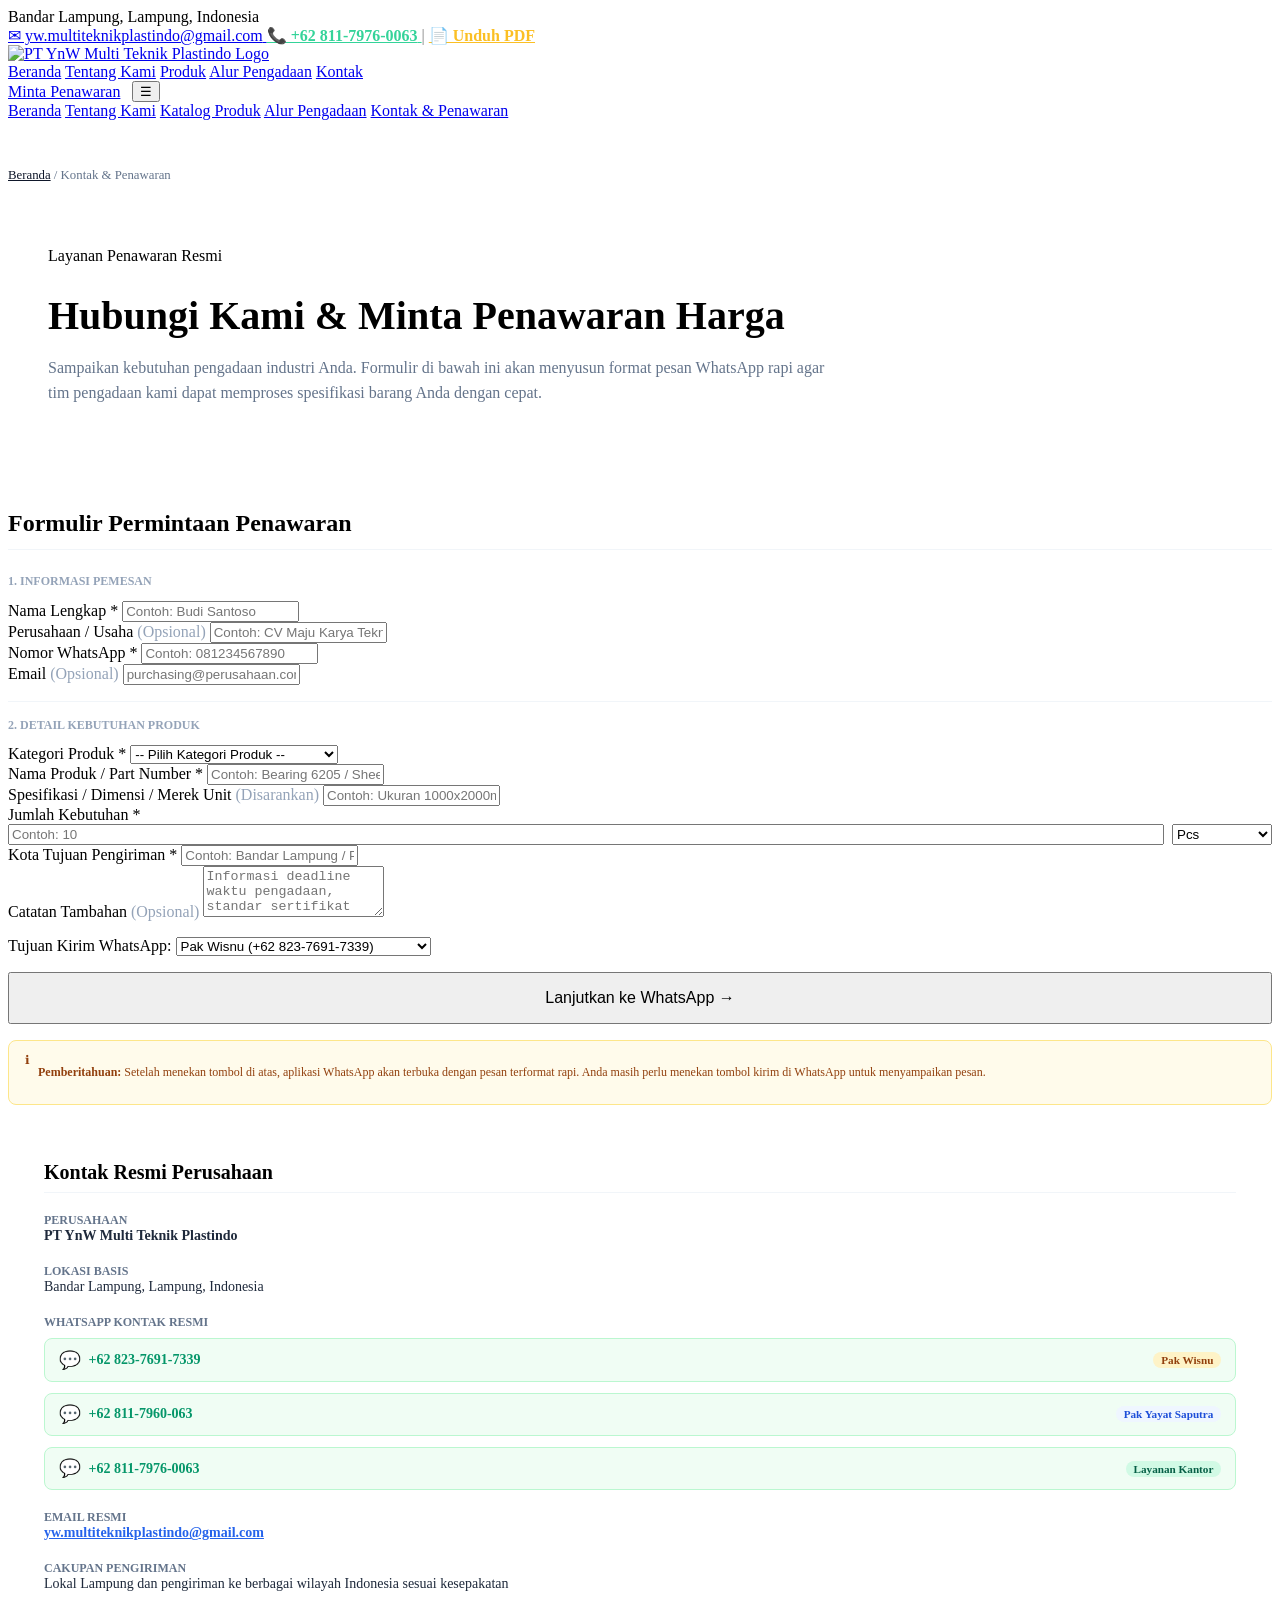
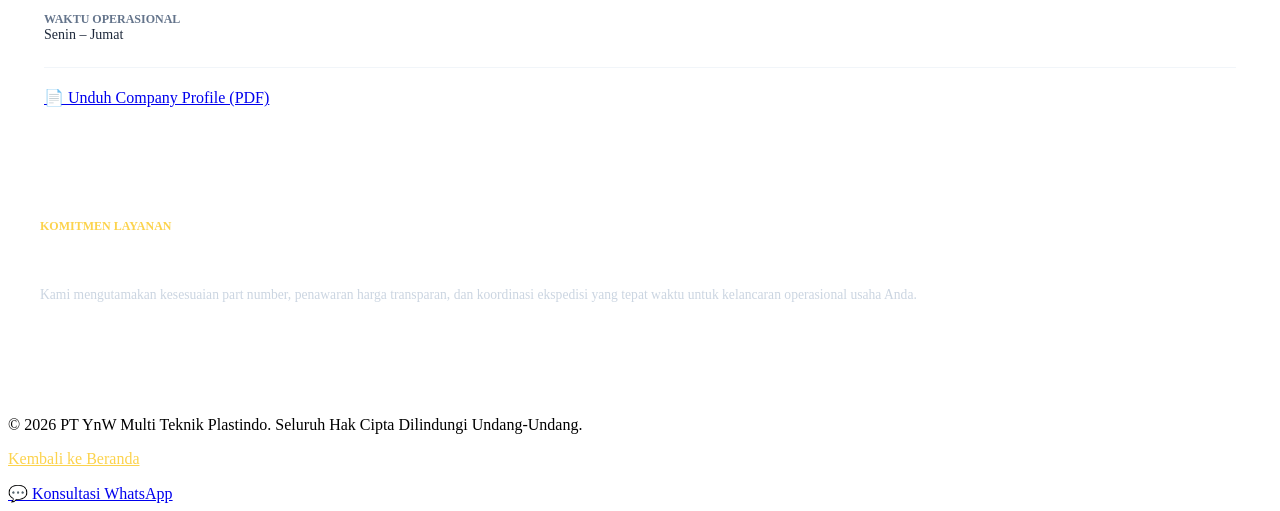
==== kontak.html @ b4abba12 "feat: add Pak Yayat Saputra WhatsApp contact (+62 811-7960-063) to contact page, quotation routing, " ====
<!DOCTYPE html>
<html lang="id">
<head>
  <meta charset="UTF-8">
  <meta name="viewport" content="width=device-width, initial-scale=1.0">
  <title>Kontak & Permintaan Penawaran | PT YnW Multi Teknik Plastindo</title>
  <meta name="description" content="Formulir permintaan penawaran harga pengadaan plastik industri, spare part alat berat, hydraulic hose, bearing, dan V-belt PT YnW Multi Teknik Plastindo.">
  
  <link rel="icon" href="favicon.ico" sizes="any">
  <link rel="icon" href="assets/images/icon.svg" type="image/svg+xml">
  <link rel="stylesheet" href="assets/css/styles.css">
</head>
<body>

  <!-- Top Bar -->
  <div class="top-bar">
    <div class="container top-bar-content">
      <div class="top-bar-left">
        <span><span class="status-dot"></span>Bandar Lampung, Lampung, Indonesia</span>
      </div>
      <div class="top-bar-right">
        <a href="mailto:yw.multiteknikplastindo@gmail.com" class="top-link hide-sm">
          <span>✉ yw.multiteknikplastindo@gmail.com</span>
        </a>
        <a href="https://wa.me/6281179760063" target="_blank" rel="noopener noreferrer" class="top-link" style="color: #34D399; font-weight: 700;">
          <span>📞 +62 811-7976-0063</span>
        </a>
        <span style="opacity: 0.5;">|</span>
        <a href="company-profile.pdf" download class="top-link" style="color: #FBBF24; font-weight: 600;">
          <span>📄 Unduh PDF</span>
        </a>
      </div>
    </div>
  </div>

  <!-- Header -->
  <header class="header">
    <div class="container nav-content">
      <a href="index.html" class="nav-logo">
        <img src="assets/images/logo.svg" alt="PT YnW Multi Teknik Plastindo Logo">
      </a>
      <nav class="nav-menu">
        <a href="index.html" class="nav-link">Beranda</a>
        <a href="tentang-kami.html" class="nav-link">Tentang Kami</a>
        <a href="produk.html" class="nav-link">Produk</a>
        <a href="index.html#alur-pengadaan" class="nav-link">Alur Pengadaan</a>
        <a href="kontak.html" class="nav-link active">Kontak</a>
      </nav>
      <div style="display: flex; align-items: center; gap: 0.75rem;">
        <a href="kontak.html" class="btn-primary hide-sm">Minta Penawaran</a>
        <button id="hamburgerBtn" class="hamburger-btn">☰</button>
      </div>
    </div>
    <div id="mobileMenu" class="mobile-menu">
      <a href="index.html" class="mobile-nav-link">Beranda</a>
      <a href="tentang-kami.html" class="mobile-nav-link">Tentang Kami</a>
      <a href="produk.html" class="mobile-nav-link">Katalog Produk</a>
      <a href="index.html#alur-pengadaan" class="mobile-nav-link">Alur Pengadaan</a>
      <a href="kontak.html" class="mobile-nav-link">Kontak & Penawaran</a>
    </div>
  </header>

  <!-- Main Content -->
  <div class="section section-slate" style="padding: 3rem 0;">
    <div class="container">
      <div style="font-size: 0.8rem; color: #64748B; margin-bottom: 1.5rem;">
        <a href="index.html" style="color: #0F172A;">Beranda</a> / <span>Kontak & Penawaran</span>
      </div>

      <div style="background: #FFFFFF; border-radius: 16px; border: 1px solid var(--border-color); padding: 2.5rem; box-shadow: var(--shadow-sm); margin-bottom: 3rem;">
        <div class="badge badge-blue" style="margin-bottom: 0.75rem;">Layanan Penawaran Resmi</div>
        <h1 style="font-size: 2.5rem; font-weight: 900; color: var(--navy-main); margin-bottom: 0.75rem;">Hubungi Kami & Minta Penawaran Harga</h1>
        <p style="color: #64748B; font-size: 1rem; max-width: 800px; line-height: 1.6;">
          Sampaikan kebutuhan pengadaan industri Anda. Formulir di bawah ini akan menyusun format pesan WhatsApp rapi agar tim pengadaan kami dapat memproses spesifikasi barang Anda dengan cepat.
        </p>
      </div>

      <div class="grid-2" style="align-items: flex-start; gap: 2.5rem;">
        <!-- Left: Form -->
        <div class="form-card">
          <h2 style="font-size: 1.5rem; font-weight: 800; color: var(--navy-main); margin-bottom: 1.5rem; border-bottom: 1px solid #F1F5F9; padding-bottom: 0.75rem;">
            Formulir Permintaan Penawaran
          </h2>

          <form id="quoteForm">
            <div style="font-size: 0.75rem; font-weight: 800; text-transform: uppercase; color: #94A3B8; margin-bottom: 0.75rem;">
              1. Informasi Pemesan
            </div>

            <div class="form-row">
              <div class="form-group">
                <label class="form-label" for="quoteName">Nama Lengkap <span class="req">*</span></label>
                <input type="text" id="quoteName" class="form-control" placeholder="Contoh: Budi Santoso" required>
              </div>
              <div class="form-group">
                <label class="form-label" for="quoteCompany">Perusahaan / Usaha <span style="color:#94A3B8; font-weight: normal;">(Opsional)</span></label>
                <input type="text" id="quoteCompany" class="form-control" placeholder="Contoh: CV Maju Karya Teknik">
              </div>
            </div>

            <div class="form-row">
              <div class="form-group">
                <label class="form-label" for="quotePhone">Nomor WhatsApp <span class="req">*</span></label>
                <input type="tel" id="quotePhone" class="form-control" placeholder="Contoh: 081234567890" required>
              </div>
              <div class="form-group">
                <label class="form-label" for="quoteEmail">Email <span style="color:#94A3B8; font-weight: normal;">(Opsional)</span></label>
                <input type="email" id="quoteEmail" class="form-control" placeholder="purchasing@perusahaan.com">
              </div>
            </div>

            <div style="font-size: 0.75rem; font-weight: 800; text-transform: uppercase; color: #94A3B8; margin-top: 1rem; margin-bottom: 0.75rem; border-top: 1px solid #F1F5F9; padding-top: 1rem;">
              2. Detail Kebutuhan Produk
            </div>

            <div class="form-row">
              <div class="form-group">
                <label class="form-label" for="quoteCategory">Kategori Produk <span class="req">*</span></label>
                <select id="quoteCategory" class="form-control" required>
                  <option value="">-- Pilih Kategori Produk --</option>
                  <option value="Plastik Umum & Industri">Plastik Umum & Industri</option>
                  <option value="Spare Part Alat Berat">Spare Part Alat Berat</option>
                  <option value="Hydraulic Hose & Hose Industri">Hydraulic Hose & Hose Industri</option>
                  <option value="Bearing">Bearing</option>
                  <option value="V-Belt & Transmisi Mesin">V-Belt & Transmisi Mesin</option>
                  <option value="Lainnya / Multi-Kategori">Lainnya / Multi-Kategori</option>
                </select>
              </div>

              <div class="form-group">
                <label class="form-label" for="quoteProduct">Nama Produk / Part Number <span class="req">*</span></label>
                <input type="text" id="quoteProduct" class="form-control" placeholder="Contoh: Bearing 6205 / Sheet PE" required>
              </div>
            </div>

            <div class="form-group">
              <label class="form-label" for="quoteSpec">Spesifikasi / Dimensi / Merek Unit <span style="color:#94A3B8; font-weight: normal;">(Disarankan)</span></label>
              <input type="text" id="quoteSpec" class="form-control" placeholder="Contoh: Ukuran 1000x2000mm, Brand SKF, Tekanan 300 Bar, Unit Komatsu PC200">
            </div>

            <div class="form-row">
              <div class="form-group">
                <label class="form-label" for="quoteQty">Jumlah Kebutuhan <span class="req">*</span></label>
                <div style="display: flex; gap: 0.5rem;">
                  <input type="text" id="quoteQty" class="form-control" style="flex: 1;" placeholder="Contoh: 10" required>
                  <select id="quoteUnit" class="form-control" style="width: 100px;">
                    <option value="Pcs">Pcs</option>
                    <option value="Unit">Unit</option>
                    <option value="Meter">Meter</option>
                    <option value="Lembar">Lembar</option>
                    <option value="Batang">Batang</option>
                    <option value="Roll">Roll</option>
                    <option value="Set">Set</option>
                  </select>
                </div>
              </div>

              <div class="form-group">
                <label class="form-label" for="quoteCity">Kota Tujuan Pengiriman <span class="req">*</span></label>
                <input type="text" id="quoteCity" class="form-control" placeholder="Contoh: Bandar Lampung / Palembang / Jakarta" required>
              </div>
            </div>

            <div class="form-group">
              <label class="form-label" for="quoteNotes">Catatan Tambahan <span style="color:#94A3B8; font-weight: normal;">(Opsional)</span></label>
              <textarea id="quoteNotes" class="form-control" rows="3" placeholder="Informasi deadline waktu pengadaan, standar sertifikat material, dll..."></textarea>
            </div>

            <div class="form-group" style="margin-top: 1rem;">
              <label class="form-label" for="quoteTarget">Tujuan Kirim WhatsApp:</label>
              <select id="quoteTarget" class="form-control">
                <option value="wisnu" selected>Pak Wisnu (+62 823-7691-7339)</option>
                <option value="yayat">Pak Yayat Saputra (+62 811-7960-063)</option>
                <option value="admin">Layanan Kantor (+62 811-7976-0063)</option>
              </select>
            </div>

            <button type="submit" class="btn-primary" style="width: 100%; padding: 0.95rem; font-size: 1rem; margin-top: 1rem;">
              <span>Lanjutkan ke WhatsApp →</span>
            </button>

            <div style="margin-top: 1rem; background: #FFFBEB; border: 1px solid #FDE68A; padding: 0.75rem 1rem; border-radius: 8px; font-size: 0.75rem; color: #92400E; display: flex; gap: 0.5rem;">
              <span>ℹ</span>
              <p><strong>Pemberitahuan:</strong> Setelah menekan tombol di atas, aplikasi WhatsApp akan terbuka dengan pesan terformat rapi. Anda masih perlu menekan tombol kirim di WhatsApp untuk menyampaikan pesan.</p>
            </div>
          </form>
        </div>

        <!-- Right: Verified Contact Info -->
        <div style="display: flex; flex-direction: column; gap: 2rem;">
          <div style="background: #FFFFFF; border-radius: 16px; border: 1px solid var(--border-color); padding: 2.25rem; box-shadow: var(--shadow-sm);">
            <h3 style="font-size: 1.25rem; font-weight: 800; color: var(--navy-main); margin-bottom: 1.25rem; border-bottom: 1px solid #F1F5F9; padding-bottom: 0.5rem;">
              Kontak Resmi Perusahaan
            </h3>

            <div style="display: flex; flex-direction: column; gap: 1.25rem; font-size: 0.875rem;">
              <div>
                <strong style="color: #64748B; font-size: 0.75rem; text-transform: uppercase; display: block;">Perusahaan</strong>
                <span style="font-weight: 700; color: #1E293B;">PT YnW Multi Teknik Plastindo</span>
              </div>

              <div>
                <strong style="color: #64748B; font-size: 0.75rem; text-transform: uppercase; display: block;">Lokasi Basis</strong>
                <span style="color: #1E293B;">Bandar Lampung, Lampung, Indonesia</span>
              </div>

              <div>
                <strong style="color: #64748B; font-size: 0.75rem; text-transform: uppercase; display: block; margin-bottom: 0.5rem;">WhatsApp Kontak Resmi</strong>
                <div style="display: flex; flex-direction: column; gap: 0.65rem;">
                  <!-- Pak Wisnu -->
                  <a href="https://wa.me/6282376917339?text=Halo%20Pak%20Wisnu%2C%20saya%20ingin%20berkonsultasi%20mengenai%20kebutuhan%20produk%20industri." target="_blank" rel="noopener noreferrer" style="color: #059669; font-weight: 700; display: flex; align-items: center; justify-content: space-between; background: #F0FDF4; border: 1px solid #BBF7D0; padding: 0.65rem 0.85rem; border-radius: 8px; text-decoration: none;">
                    <span style="display: inline-flex; align-items: center; gap: 0.5rem;">
                      <span style="font-size: 1.1rem;">💬</span>
                      <span>+62 823-7691-7339</span>
                    </span>
                    <span style="background: #FEF3C7; color: #92400E; font-size: 0.7rem; font-weight: 800; padding: 2px 8px; border-radius: 9999px;">Pak Wisnu</span>
                  </a>

                  <!-- Pak Yayat Saputra -->
                  <a href="https://wa.me/628117960063?text=Halo%20Pak%20Yayat%20Saputra%2C%20saya%20ingin%20berkonsultasi%20mengenai%20kebutuhan%20produk%20industri." target="_blank" rel="noopener noreferrer" style="color: #059669; font-weight: 700; display: flex; align-items: center; justify-content: space-between; background: #F0FDF4; border: 1px solid #BBF7D0; padding: 0.65rem 0.85rem; border-radius: 8px; text-decoration: none;">
                    <span style="display: inline-flex; align-items: center; gap: 0.5rem;">
                      <span style="font-size: 1.1rem;">💬</span>
                      <span>+62 811-7960-063</span>
                    </span>
                    <span style="background: #EFF6FF; color: #1D4ED8; font-size: 0.7rem; font-weight: 800; padding: 2px 8px; border-radius: 9999px;">Pak Yayat Saputra</span>
                  </a>

                  <!-- Layanan Kantor -->
                  <a href="https://wa.me/6281179760063?text=Halo%20PT%20YnW%20Multi%20Teknik%20Plastindo%2C%20saya%20ingin%20berkonsultasi%20mengenai%20kebutuhan%20produk." target="_blank" rel="noopener noreferrer" style="color: #059669; font-weight: 700; display: flex; align-items: center; justify-content: space-between; background: #F0FDF4; border: 1px solid #BBF7D0; padding: 0.65rem 0.85rem; border-radius: 8px; text-decoration: none;">
                    <span style="display: inline-flex; align-items: center; gap: 0.5rem;">
                      <span style="font-size: 1.1rem;">💬</span>
                      <span>+62 811-7976-0063</span>
                    </span>
                    <span style="background: #D1FAE5; color: #065F46; font-size: 0.7rem; font-weight: 800; padding: 2px 8px; border-radius: 9999px;">Layanan Kantor</span>
                  </a>
                </div>
              </div>

              <div>
                <strong style="color: #64748B; font-size: 0.75rem; text-transform: uppercase; display: block;">Email Resmi</strong>
                <a href="mailto:yw.multiteknikplastindo@gmail.com" style="color: #2563EB; font-weight: 600; text-decoration: underline;">
                  yw.multiteknikplastindo@gmail.com
                </a>
              </div>

              <div>
                <strong style="color: #64748B; font-size: 0.75rem; text-transform: uppercase; display: block;">Cakupan Pengiriman</strong>
                <span style="color: #1E293B;">Lokal Lampung dan pengiriman ke berbagai wilayah Indonesia sesuai kesepakatan</span>
              </div>

              <div>
                <strong style="color: #64748B; font-size: 0.75rem; text-transform: uppercase; display: block;">Waktu Operasional</strong>
                <span style="color: #1E293B;">Senin – Jumat</span>
              </div>
            </div>

            <div style="margin-top: 1.5rem; padding-top: 1.25rem; border-top: 1px solid #F1F5F9;">
              <a href="company-profile.pdf" download class="btn-navy" style="width: 100%; text-align: center;">
                📄 Unduh Company Profile (PDF)
              </a>
            </div>
          </div>

          <div style="background: linear-gradient(135deg, var(--navy-main) 0%, var(--navy-dark) 100%); color: #FFF; border-radius: 16px; padding: 2rem;">
            <p style="color: #FCD34D; font-size: 0.75rem; font-weight: 800; text-transform: uppercase;">Komitmen Layanan</p>
            <h4 style="font-size: 1.2rem; font-weight: 800; margin: 0.5rem 0 1rem 0;">Transparansi & Respon Cepat</h4>
            <p style="font-size: 0.85rem; color: #CBD5E1; line-height: 1.6;">
              Kami mengutamakan kesesuaian part number, penawaran harga transparan, dan koordinasi ekspedisi yang tepat waktu untuk kelancaran operasional usaha Anda.
            </p>
          </div>
        </div>
      </div>
    </div>
  </div>

  <!-- Footer -->
  <footer class="footer">
    <div class="container">
      <div class="footer-bottom">
        <p>&copy; 2026 PT YnW Multi Teknik Plastindo. Seluruh Hak Cipta Dilindungi Undang-Undang.</p>
        <p><a href="index.html" style="color: #FCD34D;">Kembali ke Beranda</a></p>
      </div>
    </div>
  </footer>

  <a href="https://wa.me/6281179760063" target="_blank" rel="noopener noreferrer" class="whatsapp-float">
    <span>💬</span>
    <span>Konsultasi WhatsApp</span>
  </a>

  <script src="assets/js/main.js"></script>
</body>
</html>
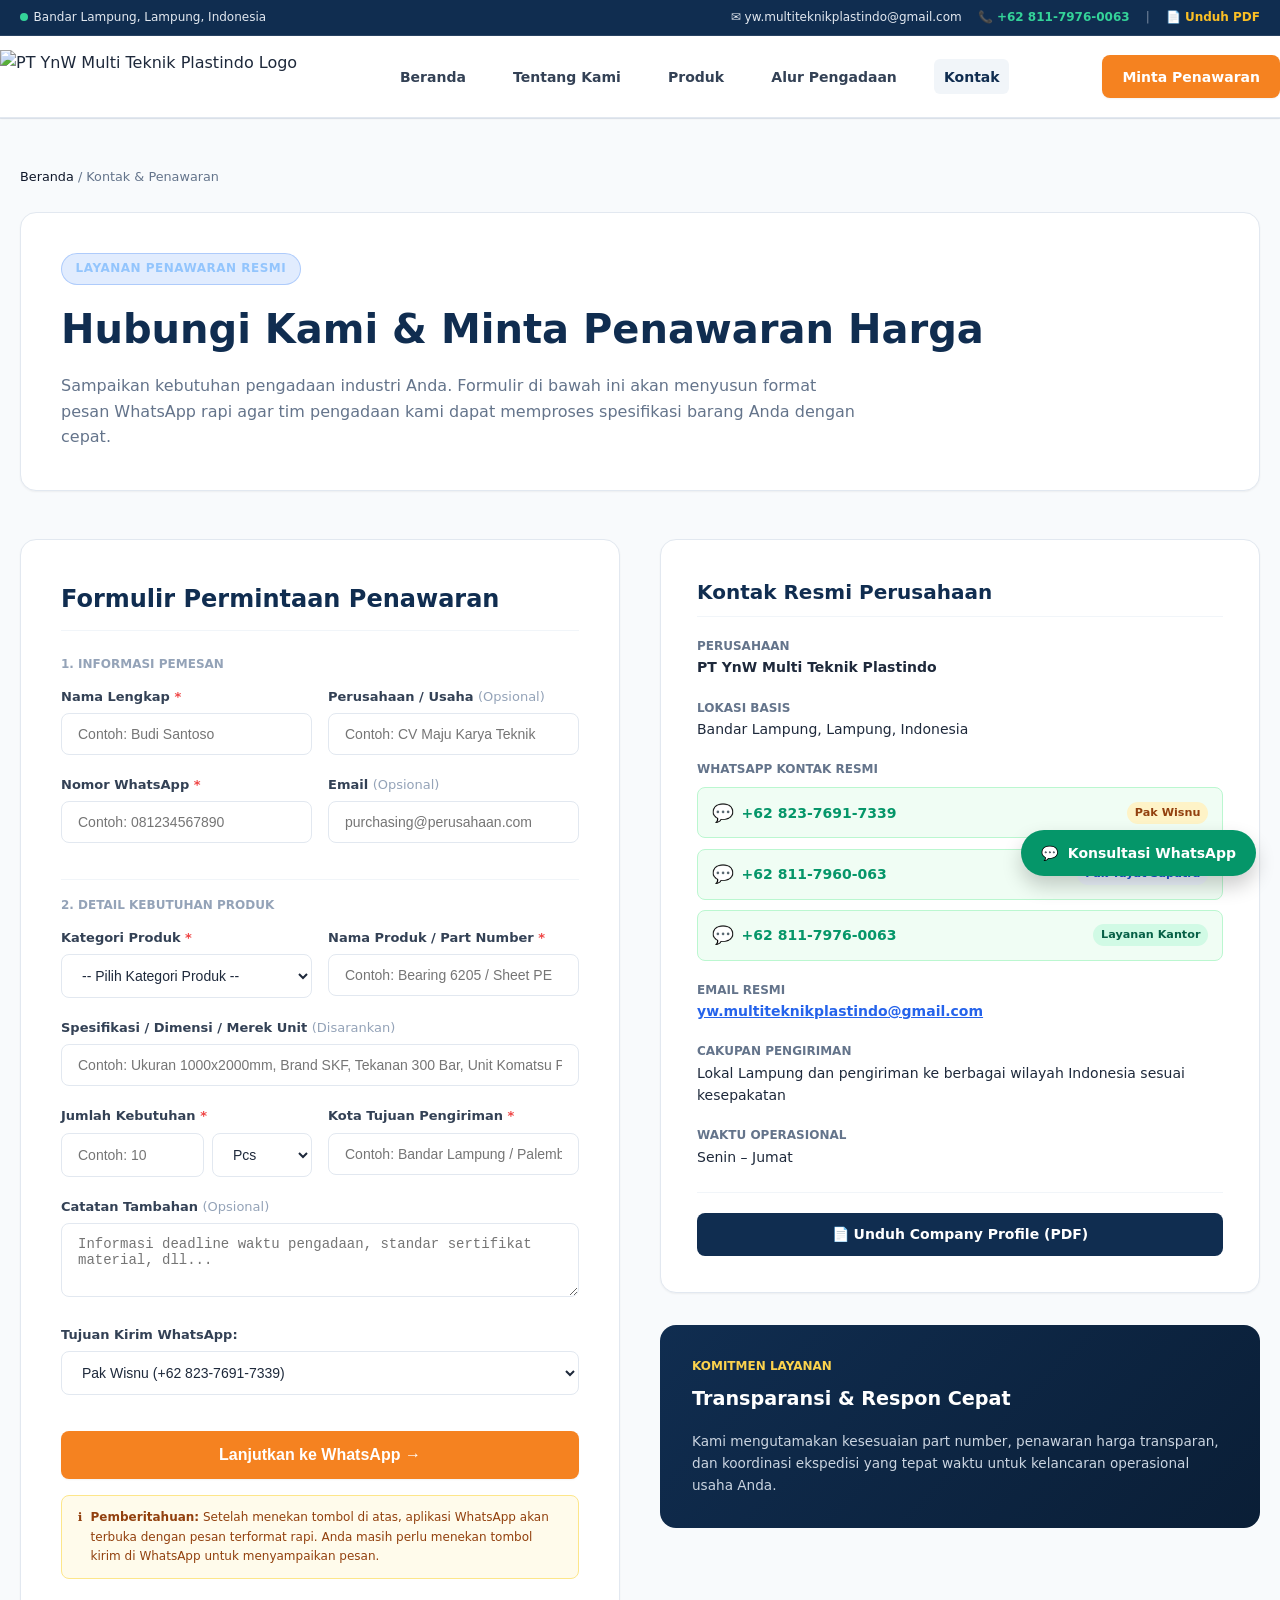
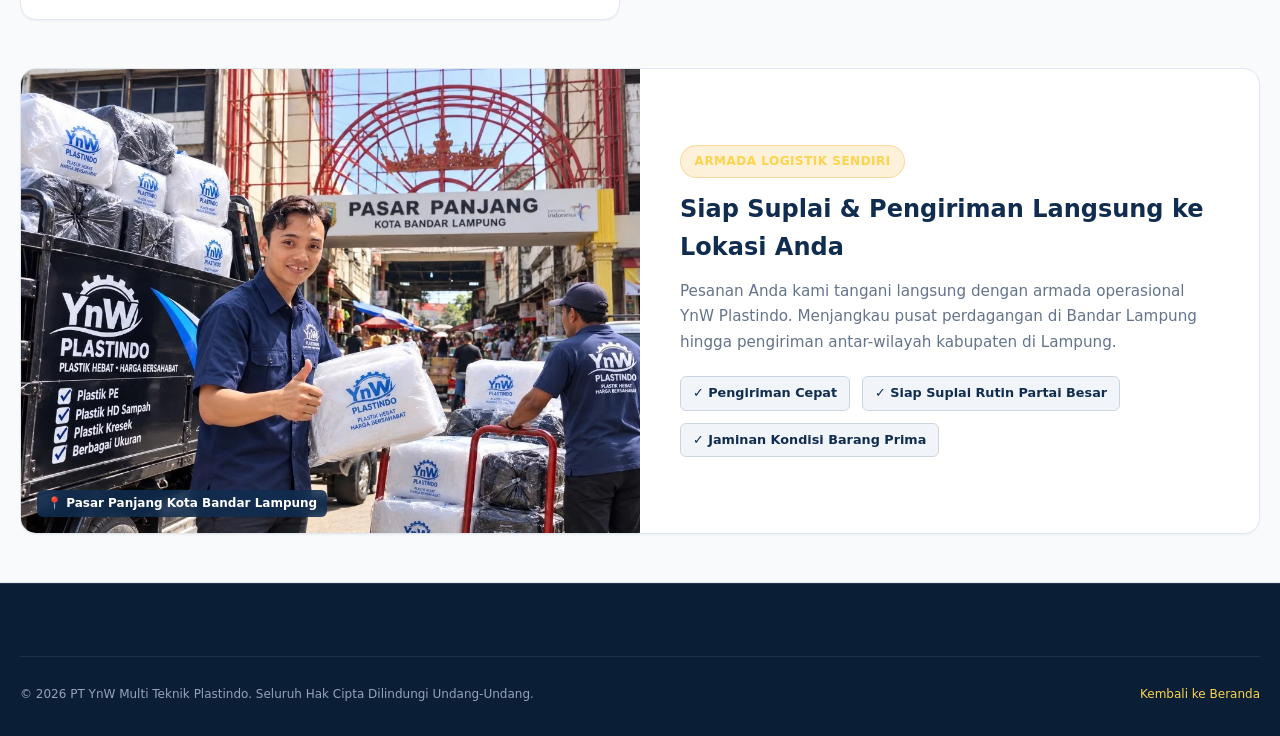
==== commit 24b91231: "feat: add client documentation showcase with 6 webp cards and responsive styling" ====
--- a/kontak.html
+++ b/kontak.html
@@ -36,27 +36,27 @@
   <!-- Header -->
   <header class="header">
     <div class="container nav-content">
-      <a href="index.html" class="nav-logo">
+      <a href="./" class="nav-logo">
         <img src="assets/images/logo.svg" alt="PT YnW Multi Teknik Plastindo Logo">
       </a>
       <nav class="nav-menu">
-        <a href="index.html" class="nav-link">Beranda</a>
-        <a href="tentang-kami.html" class="nav-link">Tentang Kami</a>
-        <a href="produk.html" class="nav-link">Produk</a>
-        <a href="index.html#alur-pengadaan" class="nav-link">Alur Pengadaan</a>
-        <a href="kontak.html" class="nav-link active">Kontak</a>
+        <a href="./" class="nav-link">Beranda</a>
+        <a href="tentang-kami" class="nav-link">Tentang Kami</a>
+        <a href="produk" class="nav-link">Produk</a>
+        <a href="./#alur-pengadaan" class="nav-link">Alur Pengadaan</a>
+        <a href="kontak" class="nav-link active">Kontak</a>
       </nav>
       <div style="display: flex; align-items: center; gap: 0.75rem;">
-        <a href="kontak.html" class="btn-primary hide-sm">Minta Penawaran</a>
+        <a href="kontak" class="btn-primary hide-sm">Minta Penawaran</a>
         <button id="hamburgerBtn" class="hamburger-btn">☰</button>
       </div>
     </div>
     <div id="mobileMenu" class="mobile-menu">
-      <a href="index.html" class="mobile-nav-link">Beranda</a>
-      <a href="tentang-kami.html" class="mobile-nav-link">Tentang Kami</a>
-      <a href="produk.html" class="mobile-nav-link">Katalog Produk</a>
-      <a href="index.html#alur-pengadaan" class="mobile-nav-link">Alur Pengadaan</a>
-      <a href="kontak.html" class="mobile-nav-link">Kontak & Penawaran</a>
+      <a href="./" class="mobile-nav-link">Beranda</a>
+      <a href="tentang-kami" class="mobile-nav-link">Tentang Kami</a>
+      <a href="produk" class="mobile-nav-link">Katalog Produk</a>
+      <a href="./#alur-pengadaan" class="mobile-nav-link">Alur Pengadaan</a>
+      <a href="kontak" class="mobile-nav-link">Kontak & Penawaran</a>
     </div>
   </header>
 
@@ -64,7 +64,7 @@
   <div class="section section-slate" style="padding: 3rem 0;">
     <div class="container">
       <div style="font-size: 0.8rem; color: #64748B; margin-bottom: 1.5rem;">
-        <a href="index.html" style="color: #0F172A;">Beranda</a> / <span>Kontak & Penawaran</span>
+        <a href="./" style="color: #0F172A;">Beranda</a> / <span>Kontak & Penawaran</span>
       </div>
 
       <div style="background: #FFFFFF; border-radius: 16px; border: 1px solid var(--border-color); padding: 2.5rem; box-shadow: var(--shadow-sm); margin-bottom: 3rem;">
@@ -270,6 +270,30 @@
           </div>
         </div>
       </div>
+
+      <!-- Banner Jangkauan Pengiriman & Armada Nyata -->
+      <div style="background: #FFFFFF; border-radius: 16px; border: 1px solid var(--border-color); overflow: hidden; box-shadow: var(--shadow-sm); margin-top: 3rem;">
+        <div class="grid-2" style="align-items: center; gap: 0;">
+          <div style="position: relative; height: 100%; min-height: 280px;">
+            <img src="assets/images/pengiriman-pasar-panjang.webp" alt="Armada Pengiriman PT YnW Multi Teknik Plastindo" style="width: 100%; height: 100%; object-fit: cover;" loading="lazy">
+            <span style="position: absolute; bottom: 1rem; left: 1rem; background: rgba(16, 45, 80, 0.85); color: #FFF; font-size: 0.75rem; font-weight: 700; padding: 4px 10px; border-radius: 6px; backdrop-filter: blur(4px);">
+              📍 Pasar Panjang Kota Bandar Lampung
+            </span>
+          </div>
+          <div style="padding: 2.5rem;">
+            <div class="badge badge-amber" style="margin-bottom: 0.75rem;">Armada Logistik Sendiri</div>
+            <h3 style="font-size: 1.5rem; font-weight: 800; color: var(--navy-main); margin-bottom: 0.75rem;">Siap Suplai & Pengiriman Langsung ke Lokasi Anda</h3>
+            <p style="color: #64748B; font-size: 0.95rem; line-height: 1.7; margin-bottom: 1.25rem;">
+              Pesanan Anda kami tangani langsung dengan armada operasional YnW Plastindo. Menjangkau pusat perdagangan di Bandar Lampung hingga pengiriman antar-wilayah kabupaten di Lampung.
+            </p>
+            <div style="display: flex; gap: 0.75rem; flex-wrap: wrap;">
+              <span style="background: #F1F5F9; border: 1px solid #CBD5E1; padding: 6px 12px; border-radius: 6px; font-size: 0.8rem; font-weight: 700; color: var(--navy-main);">✓ Pengiriman Cepat</span>
+              <span style="background: #F1F5F9; border: 1px solid #CBD5E1; padding: 6px 12px; border-radius: 6px; font-size: 0.8rem; font-weight: 700; color: var(--navy-main);">✓ Siap Suplai Rutin Partai Besar</span>
+              <span style="background: #F1F5F9; border: 1px solid #CBD5E1; padding: 6px 12px; border-radius: 6px; font-size: 0.8rem; font-weight: 700; color: var(--navy-main);">✓ Jaminan Kondisi Barang Prima</span>
+            </div>
+          </div>
+        </div>
+      </div>
     </div>
   </div>
 
@@ -278,7 +302,7 @@
     <div class="container">
       <div class="footer-bottom">
         <p>&copy; 2026 PT YnW Multi Teknik Plastindo. Seluruh Hak Cipta Dilindungi Undang-Undang.</p>
-        <p><a href="index.html" style="color: #FCD34D;">Kembali ke Beranda</a></p>
+        <p><a href="./" style="color: #FCD34D;">Kembali ke Beranda</a></p>
       </div>
     </div>
   </footer>
--- a/assets/css/styles.css
+++ b/assets/css/styles.css
@@ -0,0 +1,1222 @@
+/* ============================================================
+   PT YnW Multi Teknik Plastindo - Corporate Industrial Styling
+   Clean, modern, responsive CSS without build dependencies
+   ============================================================ */
+
+:root {
+  --navy-main: #102D50;
+  --navy-dark: #0A1E36;
+  --navy-deep: #071628;
+  --navy-light: #1A4275;
+  --orange-main: #F58220;
+  --orange-hover: #E07316;
+  --orange-light: #FFF7ED;
+  --bg-slate: #F8FAFC;
+  --border-color: #E2E8F0;
+  --text-main: #1E293B;
+  --text-muted: #64748B;
+  --radius-sm: 8px;
+  --radius-md: 12px;
+  --radius-lg: 16px;
+  --radius-full: 9999px;
+  --shadow-sm: 0 1px 2px 0 rgba(0, 0, 0, 0.05);
+  --shadow-md: 0 4px 6px -1px rgba(0, 0, 0, 0.1), 0 2px 4px -2px rgba(0, 0, 0, 0.1);
+  --shadow-lg: 0 10px 15px -3px rgba(16, 45, 80, 0.1), 0 4px 6px -4px rgba(16, 45, 80, 0.1);
+}
+
+*, *::before, *::after {
+  box-sizing: border-box;
+  margin: 0;
+  padding: 0;
+}
+
+html {
+  scroll-behavior: smooth;
+}
+
+body {
+  font-family: system-ui, -apple-system, BlinkMacSystemFont, 'Segoe UI', Roboto, Helvetica, Arial, sans-serif;
+  color: var(--text-main);
+  background-color: #FFFFFF;
+  line-height: 1.6;
+  overflow-x: hidden;
+}
+
+a {
+  text-decoration: none;
+  color: inherit;
+  transition: all 0.2s ease;
+}
+
+img, svg {
+  max-width: 100%;
+  height: auto;
+  display: block;
+}
+
+.container {
+  width: 100%;
+  max-width: 1280px;
+  margin-left: auto;
+  margin-right: auto;
+  padding-left: 1.25rem;
+  padding-right: 1.25rem;
+}
+
+/* ============================================================
+   TOP BAR & HEADER
+   ============================================================ */
+.top-bar {
+  background-color: var(--navy-main);
+  color: #E2E8F0;
+  font-size: 0.75rem;
+  padding: 0.5rem 0;
+  border-bottom: 1px solid rgba(255, 255, 255, 0.1);
+}
+
+.top-bar-content {
+  display: flex;
+  flex-wrap: wrap;
+  align-items: center;
+  justify-content: space-between;
+  gap: 0.5rem;
+}
+
+.top-bar-left {
+  display: flex;
+  align-items: center;
+  gap: 0.75rem;
+}
+
+.status-dot {
+  width: 8px;
+  height: 8px;
+  background-color: #34D399;
+  border-radius: 50%;
+  display: inline-block;
+  margin-right: 0.35rem;
+}
+
+.top-bar-right {
+  display: flex;
+  align-items: center;
+  gap: 1rem;
+  margin-left: auto;
+}
+
+.top-link {
+  display: inline-flex;
+  align-items: center;
+  gap: 0.35rem;
+  color: #E2E8F0;
+}
+
+.top-link:hover {
+  color: #FFFFFF;
+  text-decoration: underline;
+}
+
+.header {
+  position: sticky;
+  top: 0;
+  z-index: 50;
+  background: #FFFFFF;
+  box-shadow: var(--shadow-sm);
+  border-bottom: 1px solid var(--border-color);
+}
+
+.nav-content {
+  display: flex;
+  align-items: center;
+  justify-content: space-between;
+  padding: 0.85rem 0;
+}
+
+.nav-logo {
+  display: flex;
+  align-items: center;
+}
+
+.nav-logo img {
+  height: 54px;
+  width: auto;
+  transition: transform 0.2s ease;
+}
+
+.nav-logo:hover img {
+  transform: scale(1.02);
+}
+
+.nav-menu {
+  display: flex;
+  align-items: center;
+  gap: 1.75rem;
+}
+
+.nav-link {
+  font-size: 0.875rem;
+  font-weight: 600;
+  color: #334155;
+  padding: 0.4rem 0.6rem;
+  border-radius: 6px;
+}
+
+.nav-link:hover, .nav-link.active {
+  color: var(--navy-main);
+  background-color: #F1F5F9;
+}
+
+.btn-primary {
+  display: inline-flex;
+  align-items: center;
+  justify-content: center;
+  gap: 0.5rem;
+  background-color: var(--orange-main);
+  color: #FFFFFF;
+  font-weight: 700;
+  font-size: 0.875rem;
+  padding: 0.65rem 1.25rem;
+  border-radius: var(--radius-sm);
+  border: none;
+  cursor: pointer;
+  box-shadow: var(--shadow-sm);
+  transition: all 0.2s ease;
+}
+
+.btn-primary:hover {
+  background-color: var(--orange-hover);
+  transform: translateY(-1px);
+  box-shadow: var(--shadow-md);
+}
+
+.btn-secondary {
+  display: inline-flex;
+  align-items: center;
+  justify-content: center;
+  gap: 0.5rem;
+  background-color: rgba(255, 255, 255, 0.12);
+  color: #FFFFFF;
+  font-weight: 600;
+  font-size: 0.875rem;
+  padding: 0.65rem 1.25rem;
+  border-radius: var(--radius-sm);
+  border: 1px solid rgba(255, 255, 255, 0.25);
+  cursor: pointer;
+  transition: all 0.2s ease;
+}
+
+.btn-secondary:hover {
+  background-color: rgba(255, 255, 255, 0.2);
+}
+
+.btn-outline-dark {
+  display: inline-flex;
+  align-items: center;
+  justify-content: center;
+  gap: 0.5rem;
+  background-color: #FFFFFF;
+  color: var(--navy-main);
+  font-weight: 600;
+  font-size: 0.875rem;
+  padding: 0.65rem 1.25rem;
+  border-radius: var(--radius-sm);
+  border: 1px solid var(--border-color);
+  cursor: pointer;
+  transition: all 0.2s ease;
+}
+
+.btn-outline-dark:hover {
+  background-color: #F1F5F9;
+}
+
+.btn-navy {
+  display: inline-flex;
+  align-items: center;
+  justify-content: center;
+  gap: 0.5rem;
+  background-color: var(--navy-main);
+  color: #FFFFFF;
+  font-weight: 600;
+  font-size: 0.875rem;
+  padding: 0.65rem 1.25rem;
+  border-radius: var(--radius-sm);
+  border: none;
+  cursor: pointer;
+  transition: all 0.2s ease;
+}
+
+.btn-navy:hover {
+  background-color: var(--navy-light);
+}
+
+.hamburger-btn {
+  display: none;
+  background: #F8FAFC;
+  border: 1px solid var(--border-color);
+  border-radius: var(--radius-sm);
+  padding: 0.4rem 0.65rem;
+  font-size: 1.35rem;
+  line-height: 1;
+  color: var(--navy-main);
+  cursor: pointer;
+  transition: all 0.2s ease;
+}
+
+.hamburger-btn:hover {
+  background: #EDF2F7;
+  border-color: var(--navy-light);
+}
+
+/* Mobile Drawer */
+.mobile-menu {
+  display: none;
+  background-color: #FFFFFF;
+  border-top: 1px solid var(--border-color);
+  padding: 1rem 1.25rem 1.5rem 1.25rem;
+  box-shadow: 0 16px 24px -8px rgba(16, 45, 80, 0.15);
+  animation: mobileMenuSlide 0.2s ease-out;
+}
+
+@keyframes mobileMenuSlide {
+  from { opacity: 0; transform: translateY(-8px); }
+  to { opacity: 1; transform: translateY(0); }
+}
+
+.mobile-menu.open {
+  display: block;
+}
+
+.mobile-nav-link {
+  display: block;
+  padding: 0.85rem 0.5rem;
+  font-weight: 600;
+  font-size: 0.95rem;
+  color: var(--navy-main);
+  border-bottom: 1px solid #F1F5F9;
+  transition: all 0.2s ease;
+}
+
+.mobile-nav-link:hover, .mobile-nav-link.active {
+  color: var(--orange-main);
+  background-color: #FFF7ED;
+  padding-left: 0.85rem;
+  border-radius: 6px;
+}
+
+/* ============================================================
+   HERO SECTION
+   ============================================================ */
+.hero {
+  position: relative;
+  background-color: var(--navy-main);
+  color: #FFFFFF;
+  padding: 4.5rem 0;
+  overflow: hidden;
+  border-bottom: 1px solid rgba(255, 255, 255, 0.1);
+}
+
+.hero-grid {
+  display: grid;
+  grid-template-columns: 1.2fr 0.9fr;
+  gap: 3rem;
+  align-items: center;
+}
+
+.badge {
+  display: inline-flex;
+  align-items: center;
+  gap: 0.4rem;
+  padding: 0.35rem 0.85rem;
+  border-radius: var(--radius-full);
+  font-size: 0.75rem;
+  font-weight: 700;
+  text-transform: uppercase;
+  letter-spacing: 0.5px;
+}
+
+.badge-amber {
+  background-color: rgba(245, 158, 11, 0.15);
+  color: #FCD34D;
+  border: 1px solid rgba(245, 158, 11, 0.3);
+}
+
+.badge-blue {
+  background-color: rgba(59, 130, 246, 0.15);
+  color: #93C5FD;
+  border: 1px solid rgba(59, 130, 246, 0.3);
+}
+
+.badge-orange {
+  background-color: rgba(245, 130, 32, 0.15);
+  color: var(--orange-main);
+  border: 1px solid rgba(245, 130, 32, 0.3);
+}
+
+.hero-title {
+  font-size: 2.75rem;
+  font-weight: 900;
+  line-height: 1.15;
+  margin: 1.25rem 0 1rem 0;
+  letter-spacing: -0.5px;
+}
+
+.hero-title span {
+  color: var(--orange-main);
+}
+
+.hero-desc {
+  font-size: 1.05rem;
+  color: #CBD5E1;
+  line-height: 1.7;
+  max-width: 620px;
+  margin-bottom: 1.5rem;
+}
+
+.hero-features {
+  display: grid;
+  grid-template-columns: repeat(3, 1fr);
+  gap: 0.75rem;
+  margin-bottom: 2rem;
+}
+
+.feature-box {
+  background-color: rgba(15, 23, 42, 0.45);
+  border: 1px solid rgba(255, 255, 255, 0.1);
+  padding: 0.75rem;
+  border-radius: var(--radius-sm);
+  font-size: 0.75rem;
+  display: flex;
+  align-items: center;
+  gap: 0.5rem;
+  color: #E2E8F0;
+}
+
+.hero-btns {
+  display: flex;
+  flex-wrap: wrap;
+  align-items: center;
+  gap: 1rem;
+}
+
+.hero-image-box {
+  position: relative;
+  border-radius: var(--radius-lg);
+  overflow: hidden;
+  border: 2px solid rgba(255, 255, 255, 0.15);
+  box-shadow: 0 25px 50px -12px rgba(0, 0, 0, 0.5);
+  background-color: var(--navy-dark);
+}
+
+.hero-image-box img {
+  width: 100%;
+  aspect-ratio: 1 / 1;
+  object-fit: cover;
+  transition: transform 0.5s ease;
+}
+
+.hero-image-box:hover img {
+  transform: scale(1.03);
+}
+
+.hero-caption {
+  position: absolute;
+  bottom: 1rem;
+  left: 1rem;
+  right: 1rem;
+  background: rgba(10, 30, 54, 0.92);
+  backdrop-filter: blur(8px);
+  padding: 1rem;
+  border-radius: var(--radius-md);
+  border: 1px solid rgba(255, 255, 255, 0.15);
+}
+
+/* ============================================================
+   SECTIONS & CARDS
+   ============================================================ */
+.section {
+  padding: 5rem 0;
+}
+
+.section-slate {
+  background-color: var(--bg-slate);
+  border-top: 1px solid var(--border-color);
+  border-bottom: 1px solid var(--border-color);
+}
+
+.section-header {
+  text-align: center;
+  max-width: 750px;
+  margin: 0 auto 3.5rem auto;
+}
+
+.section-title {
+  font-size: 2.25rem;
+  font-weight: 800;
+  color: var(--navy-main);
+  margin-top: 0.75rem;
+  margin-bottom: 0.75rem;
+  letter-spacing: -0.5px;
+}
+
+.section-desc {
+  font-size: 1rem;
+  color: var(--text-muted);
+  line-height: 1.7;
+}
+
+.grid-3 {
+  display: grid;
+  grid-template-columns: repeat(3, 1fr);
+  gap: 2rem;
+}
+
+.grid-2 {
+  display: grid;
+  grid-template-columns: repeat(2, 1fr);
+  gap: 2rem;
+}
+
+.grid-5 {
+  display: grid;
+  grid-template-columns: repeat(5, 1fr);
+  gap: 1.5rem;
+}
+
+.grid-6 {
+  display: grid;
+  grid-template-columns: repeat(6, 1fr);
+  gap: 1rem;
+}
+
+/* Product Card */
+.product-card {
+  background: #FFFFFF;
+  border-radius: var(--radius-lg);
+  border: 1px solid var(--border-color);
+  overflow: hidden;
+  display: flex;
+  flex-direction: column;
+  justify-content: space-between;
+  box-shadow: var(--shadow-sm);
+  transition: all 0.25s ease;
+}
+
+.product-card:hover {
+  transform: translateY(-4px);
+  box-shadow: var(--shadow-lg);
+  border-color: rgba(16, 45, 80, 0.25);
+}
+
+.product-img {
+  width: 100%;
+  height: 240px;
+  background-color: #F1F5F9;
+  overflow: hidden;
+  position: relative;
+}
+
+.product-img img {
+  width: 100%;
+  height: 100%;
+  object-fit: cover;
+  transition: transform 0.4s ease;
+}
+
+.product-card:hover .product-img img {
+  transform: scale(1.05);
+}
+
+.product-badge {
+  position: absolute;
+  top: 0.75rem;
+  left: 0.75rem;
+  background-color: rgba(16, 45, 80, 0.9);
+  color: #FFFFFF;
+  font-size: 0.6875rem;
+  font-weight: 700;
+  padding: 0.25rem 0.5rem;
+  border-radius: 4px;
+}
+
+.product-body {
+  padding: 1.5rem;
+  flex: 1;
+}
+
+.product-name {
+  font-size: 1.25rem;
+  font-weight: 800;
+  color: var(--navy-main);
+  margin-bottom: 0.35rem;
+}
+
+.product-tagline {
+  font-size: 0.8125rem;
+  color: var(--orange-main);
+  font-weight: 600;
+  margin-bottom: 0.75rem;
+}
+
+.product-desc {
+  font-size: 0.875rem;
+  color: var(--text-muted);
+  line-height: 1.6;
+  margin-bottom: 1.25rem;
+}
+
+.product-list {
+  list-style: none;
+  font-size: 0.8125rem;
+  color: #334155;
+  border-top: 1px solid #F1F5F9;
+  padding-top: 0.75rem;
+}
+
+.product-list li {
+  margin-bottom: 0.4rem;
+  display: flex;
+  align-items: center;
+  gap: 0.5rem;
+}
+
+.product-footer {
+  padding: 1.5rem;
+  padding-top: 0;
+  display: flex;
+  gap: 0.5rem;
+}
+
+/* Advantage Card */
+.adv-card {
+  background: #FFFFFF;
+  padding: 1.75rem;
+  border-radius: var(--radius-lg);
+  border: 1px solid var(--border-color);
+  box-shadow: var(--shadow-sm);
+  transition: all 0.25s ease;
+}
+
+.adv-card:hover {
+  transform: translateY(-3px);
+  box-shadow: var(--shadow-md);
+}
+
+.adv-icon {
+  width: 48px;
+  height: 48px;
+  border-radius: var(--radius-md);
+  background-color: #EFF6FF;
+  color: var(--orange-main);
+  display: flex;
+  align-items: center;
+  justify-content: center;
+  font-size: 1.5rem;
+  margin-bottom: 1.25rem;
+}
+
+.adv-title {
+  font-size: 1.15rem;
+  font-weight: 700;
+  color: var(--navy-main);
+  margin-bottom: 0.5rem;
+}
+
+.adv-desc {
+  font-size: 0.875rem;
+  color: var(--text-muted);
+  line-height: 1.6;
+}
+
+/* Step Card */
+.step-card {
+  background-color: var(--bg-slate);
+  border: 1px solid var(--border-color);
+  border-radius: var(--radius-lg);
+  padding: 1.5rem;
+  position: relative;
+  transition: all 0.2s ease;
+}
+
+.step-card:hover {
+  background: #FFFFFF;
+  border-color: var(--navy-main);
+  box-shadow: var(--shadow-md);
+}
+
+.step-num {
+  font-size: 2rem;
+  font-weight: 900;
+  color: #CBD5E1;
+  margin-bottom: 0.75rem;
+}
+
+.step-card:hover .step-num {
+  color: var(--orange-main);
+}
+
+.step-title {
+  font-size: 1rem;
+  font-weight: 700;
+  color: var(--navy-main);
+  margin-bottom: 0.5rem;
+}
+
+.step-desc {
+  font-size: 0.8125rem;
+  color: var(--text-muted);
+  line-height: 1.6;
+}
+
+/* Brand Badge */
+.brand-badge {
+  background: #FFFFFF;
+  border: 1px solid var(--border-color);
+  border-radius: var(--radius-md);
+  padding: 1rem 0.5rem;
+  text-align: center;
+  font-weight: 800;
+  color: var(--navy-main);
+  font-size: 1rem;
+  letter-spacing: 0.5px;
+  transition: all 0.2s ease;
+}
+
+.brand-badge:hover {
+  color: var(--orange-main);
+  border-color: var(--orange-main);
+  transform: translateY(-2px);
+}
+
+/* CTA Card Banner */
+.cta-banner {
+  background: linear-gradient(135deg, var(--navy-main) 0%, var(--navy-dark) 100%);
+  color: #FFFFFF;
+  border-radius: var(--radius-lg);
+  padding: 4rem 2rem;
+  text-align: center;
+  position: relative;
+  overflow: hidden;
+}
+
+/* ============================================================
+   FORMS & INPUTS
+   ============================================================ */
+.form-card {
+  background: #FFFFFF;
+  border-radius: var(--radius-lg);
+  border: 1px solid var(--border-color);
+  padding: 2.5rem;
+  box-shadow: var(--shadow-sm);
+}
+
+.form-group {
+  margin-bottom: 1.25rem;
+}
+
+.form-label {
+  display: block;
+  font-size: 0.8125rem;
+  font-weight: 700;
+  color: #334155;
+  margin-bottom: 0.35rem;
+}
+
+.form-label span.req {
+  color: #EF4444;
+}
+
+.form-control {
+  width: 100%;
+  padding: 0.75rem 1rem;
+  border: 1px solid var(--border-color);
+  border-radius: var(--radius-sm);
+  font-size: 0.875rem;
+  color: var(--text-main);
+  background-color: #FFFFFF;
+  transition: border-color 0.2s ease, box-shadow 0.2s ease;
+}
+
+.form-control:focus {
+  outline: none;
+  border-color: var(--navy-main);
+  box-shadow: 0 0 0 3px rgba(16, 45, 80, 0.1);
+}
+
+.form-row {
+  display: grid;
+  grid-template-columns: 1fr 1fr;
+  gap: 1rem;
+}
+
+/* ============================================================
+   FOOTER & FLOATING WHATSAPP
+   ============================================================ */
+.footer {
+  background-color: var(--navy-dark);
+  color: #CBD5E1;
+  padding: 4.5rem 0 2rem 0;
+  border-top: 1px solid rgba(255, 255, 255, 0.1);
+}
+
+.footer-grid {
+  display: grid;
+  grid-template-columns: 1.5fr 1fr 0.8fr 1.2fr;
+  gap: 3rem;
+  margin-bottom: 3.5rem;
+}
+
+.footer-col-title {
+  font-size: 0.875rem;
+  font-weight: 800;
+  text-transform: uppercase;
+  letter-spacing: 1px;
+  color: #FFFFFF;
+  margin-bottom: 1.25rem;
+  padding-bottom: 0.5rem;
+  border-bottom: 1px solid rgba(255, 255, 255, 0.1);
+}
+
+.footer-links {
+  list-style: none;
+  font-size: 0.875rem;
+}
+
+.footer-links li {
+  margin-bottom: 0.65rem;
+}
+
+.footer-links a:hover {
+  color: #FFFFFF;
+}
+
+.footer-bottom {
+  border-top: 1px solid rgba(255, 255, 255, 0.08);
+  padding-top: 1.75rem;
+  display: flex;
+  flex-wrap: wrap;
+  justify-content: space-between;
+  align-items: center;
+  font-size: 0.75rem;
+  color: #94A3B8;
+  gap: 1rem;
+}
+
+.whatsapp-float {
+  position: fixed;
+  bottom: 1.5rem;
+  right: 1.5rem;
+  z-index: 99;
+  background-color: #059669;
+  color: #FFFFFF;
+  padding: 0.75rem 1.25rem;
+  border-radius: var(--radius-full);
+  display: inline-flex;
+  align-items: center;
+  gap: 0.6rem;
+  box-shadow: 0 10px 20px rgba(0, 0, 0, 0.2);
+  font-weight: 700;
+  font-size: 0.875rem;
+  transition: all 0.2s ease;
+}
+
+.whatsapp-float:hover {
+  background-color: #047857;
+  transform: translateY(-3px);
+  box-shadow: 0 14px 24px rgba(0, 0, 0, 0.3);
+}
+
+/* ============================================================
+   RESPONSIVE MEDIA QUERIES
+   ============================================================ */
+
+/* Utility Visibility Classes */
+.hide-sm {
+  display: inline-flex;
+}
+.show-sm {
+  display: none;
+}
+
+@media (max-width: 1024px) {
+  .hero-grid {
+    grid-template-columns: 1fr;
+    gap: 2.5rem;
+  }
+  .grid-3 {
+    grid-template-columns: repeat(2, 1fr);
+  }
+  .grid-5 {
+    grid-template-columns: repeat(3, 1fr);
+  }
+  .grid-6 {
+    grid-template-columns: repeat(3, 1fr);
+  }
+  .footer-grid {
+    grid-template-columns: repeat(2, 1fr);
+    gap: 2rem;
+  }
+}
+
+@media (max-width: 768px) {
+  .hide-sm {
+    display: none !important;
+  }
+  .show-sm {
+    display: block !important;
+  }
+  
+  /* Top Bar */
+  .top-bar-left {
+    display: none;
+  }
+  .top-bar-right {
+    margin-left: 0;
+    width: 100%;
+    justify-content: space-between;
+    font-size: 0.725rem;
+  }
+  .top-bar-right .top-link {
+    font-size: 0.725rem;
+    white-space: nowrap;
+  }
+
+  /* Header & Navigation */
+  .nav-content {
+    padding: 0.65rem 0;
+  }
+  .nav-logo img {
+    height: 46px;
+  }
+  .nav-menu {
+    display: none;
+  }
+  .hamburger-btn {
+    display: flex;
+    align-items: center;
+    justify-content: center;
+  }
+
+  /* Typography */
+  .hero-title {
+    font-size: 1.85rem;
+    line-height: 1.22;
+  }
+  .hero-desc {
+    font-size: 0.925rem;
+    line-height: 1.6;
+    margin-bottom: 1.25rem;
+  }
+  .section-title {
+    font-size: 1.65rem;
+    line-height: 1.25;
+  }
+  .section-desc {
+    font-size: 0.875rem;
+  }
+
+  /* Spacing */
+  .section {
+    padding: 3rem 0;
+  }
+  .hero {
+    padding: 2.5rem 0 3rem 0;
+  }
+  .hero-features {
+    grid-template-columns: 1fr;
+    gap: 0.5rem;
+    margin-bottom: 1.5rem;
+  }
+  .hero-btns {
+    flex-direction: column;
+    align-items: stretch;
+    gap: 0.75rem;
+  }
+  .hero-btns .btn-primary,
+  .hero-btns .btn-secondary {
+    width: 100%;
+    justify-content: center;
+    padding: 0.8rem 1.25rem;
+  }
+
+  /* Layout Grids */
+  .grid-3, .grid-2, .grid-5, .grid-6, .footer-grid, .form-row {
+    grid-template-columns: 1fr;
+    gap: 1.25rem;
+  }
+
+  /* Product Cards on Mobile */
+  .product-img {
+    height: 200px;
+  }
+  .product-body {
+    padding: 1.25rem;
+  }
+  .product-name {
+    font-size: 1.15rem;
+  }
+  .product-footer {
+    padding: 1.25rem;
+    padding-top: 0;
+    flex-direction: column;
+    gap: 0.5rem;
+  }
+  .product-footer .btn-navy,
+  .product-footer .btn-primary {
+    width: 100%;
+    text-align: center;
+    justify-content: center;
+  }
+
+  /* Form Card on Mobile */
+  .form-card {
+    padding: 1.25rem;
+  }
+
+  /* Cards & General Containers */
+  .adv-card, .step-card {
+    padding: 1.25rem;
+  }
+  .cta-banner {
+    padding: 2.5rem 1.25rem;
+  }
+  .cta-banner h2 {
+    font-size: 1.5rem !important;
+  }
+
+  /* Inline Padded Boxes in Detail Pages */
+  div[style*="padding: 2.5rem"],
+  div[style*="padding:2.5rem"],
+  div[style*="padding: 2rem"],
+  div[style*="padding:2rem"] {
+    padding: 1.25rem !important;
+  }
+  h1[style*="font-size: 2.5rem"],
+  h1[style*="font-size:2.5rem"],
+  h1[style*="font-size: 2.25rem"],
+  h1[style*="font-size:2.25rem"] {
+    font-size: 1.6rem !important;
+    line-height: 1.25 !important;
+  }
+
+  /* Floating WhatsApp on Mobile: Compact Circular FAB Button */
+  .whatsapp-float {
+    bottom: 1.25rem;
+    right: 1.25rem;
+    width: 52px;
+    height: 52px;
+    padding: 0;
+    border-radius: 50%;
+    justify-content: center;
+    box-shadow: 0 6px 18px rgba(0, 0, 0, 0.25);
+  }
+  .whatsapp-float span:last-child {
+    display: none;
+  }
+  .whatsapp-float span:first-child {
+    font-size: 1.6rem;
+    line-height: 1;
+  }
+}
+
+@media (max-width: 480px) {
+  .top-bar {
+    display: none; /* Keep mobile viewport clean */
+  }
+  .container {
+    padding-left: 1rem;
+    padding-right: 1rem;
+  }
+  .hero-title {
+    font-size: 1.65rem;
+  }
+  .section-title {
+    font-size: 1.45rem;
+  }
+  .footer-bottom {
+    flex-direction: column;
+    text-align: center;
+    gap: 0.5rem;
+  }
+}
+
+/* ============================================================
+   PROOF & CLIENT PARTNERSHIP SHOWCASE
+   ============================================================ */
+.proof-grid {
+  display: grid;
+  grid-template-columns: repeat(auto-fit, minmax(300px, 1fr));
+  gap: 1.75rem;
+}
+
+@media (min-width: 992px) {
+  .proof-grid {
+    grid-template-columns: repeat(3, 1fr);
+  }
+  .proof-grid .proof-card:nth-child(4),
+  .proof-grid .proof-card:nth-child(5) {
+    grid-column: span 1;
+  }
+}
+
+@media (min-width: 1200px) {
+  .proof-grid-5 {
+    display: grid;
+    grid-template-columns: repeat(3, 1fr);
+    gap: 1.75rem;
+  }
+  .proof-grid-5 .proof-card:nth-child(4),
+  .proof-grid-5 .proof-card:nth-child(5) {
+    grid-column: span 1;
+  }
+}
+
+.proof-card {
+  background: #FFFFFF;
+  border-radius: var(--radius-lg);
+  border: 1px solid var(--border-color);
+  overflow: hidden;
+  box-shadow: var(--shadow-sm);
+  display: flex;
+  flex-direction: column;
+  transition: all 0.3s cubic-bezier(0.16, 1, 0.3, 1);
+}
+
+.proof-card:hover {
+  transform: translateY(-6px);
+  box-shadow: var(--shadow-lg);
+  border-color: #CBD5E1;
+}
+
+.proof-img-wrap {
+  position: relative;
+  width: 100%;
+  aspect-ratio: 4 / 3;
+  height: auto;
+  background: #0F172A;
+  overflow: hidden;
+}
+
+.proof-img-wrap img {
+  width: 100%;
+  height: 100%;
+  object-fit: cover;
+  object-position: top center;
+  transition: transform 0.5s ease;
+}
+
+.proof-card:hover .proof-img-wrap img {
+  transform: scale(1.04);
+}
+
+.proof-body {
+  padding: 1.5rem;
+  display: flex;
+  flex-direction: column;
+  flex: 1;
+}
+
+.proof-client {
+  display: flex;
+  align-items: center;
+  justify-content: space-between;
+  gap: 0.5rem;
+  margin-bottom: 0.75rem;
+  flex-wrap: wrap;
+}
+
+.proof-pill-badge {
+  display: inline-flex;
+  align-items: center;
+  font-size: 0.72rem;
+  font-weight: 800;
+  padding: 3px 10px;
+  border-radius: var(--radius-full);
+  text-transform: uppercase;
+  letter-spacing: 0.03em;
+}
+
+.pill-red {
+  background: #FEF2F2;
+  color: #991B1B;
+  border: 1px solid #FECACA;
+}
+
+.pill-blue {
+  background: #EFF6FF;
+  color: #1E40AF;
+  border: 1px solid #BFDBFE;
+}
+
+.pill-amber {
+  background: #FFFBEB;
+  color: #B45309;
+  border: 1px solid #FDE68A;
+}
+
+.pill-green {
+  background: #ECFDF5;
+  color: #065F46;
+  border: 1px solid #A7F3D0;
+}
+
+.pill-purple {
+  background: #EEF2FF;
+  color: #3730A3;
+  border: 1px solid #C7D2FE;
+}
+
+.pill-orange {
+  background: #FFF7ED;
+  color: #C2410C;
+  border: 1px solid #FFEDD5;
+}
+
+.proof-tag {
+  font-size: 0.75rem;
+  font-weight: 700;
+  color: var(--orange-main);
+  text-transform: uppercase;
+  letter-spacing: 0.04em;
+}
+
+.proof-loc {
+  font-size: 0.75rem;
+  color: var(--text-muted);
+  font-weight: 600;
+}
+
+.proof-title {
+  font-size: 1.2rem;
+  font-weight: 800;
+  color: var(--navy-main);
+  line-height: 1.35;
+  margin-bottom: 0.6rem;
+}
+
+.proof-desc {
+  font-size: 0.875rem;
+  color: #475569;
+  line-height: 1.6;
+}
+
+.trust-banner-card {
+  background: linear-gradient(135deg, #0F2848 0%, #163E70 100%);
+  border-radius: var(--radius-lg);
+  color: #FFFFFF;
+  padding: 2rem;
+  border: 1px solid rgba(255, 255, 255, 0.1);
+  display: flex;
+  align-items: center;
+  gap: 2rem;
+  box-shadow: var(--shadow-md);
+  margin-top: 2rem;
+}
+
+@media (max-width: 768px) {
+  .trust-banner-card {
+    flex-direction: column;
+    padding: 1.5rem;
+    gap: 1.25rem;
+  }
+}
+
